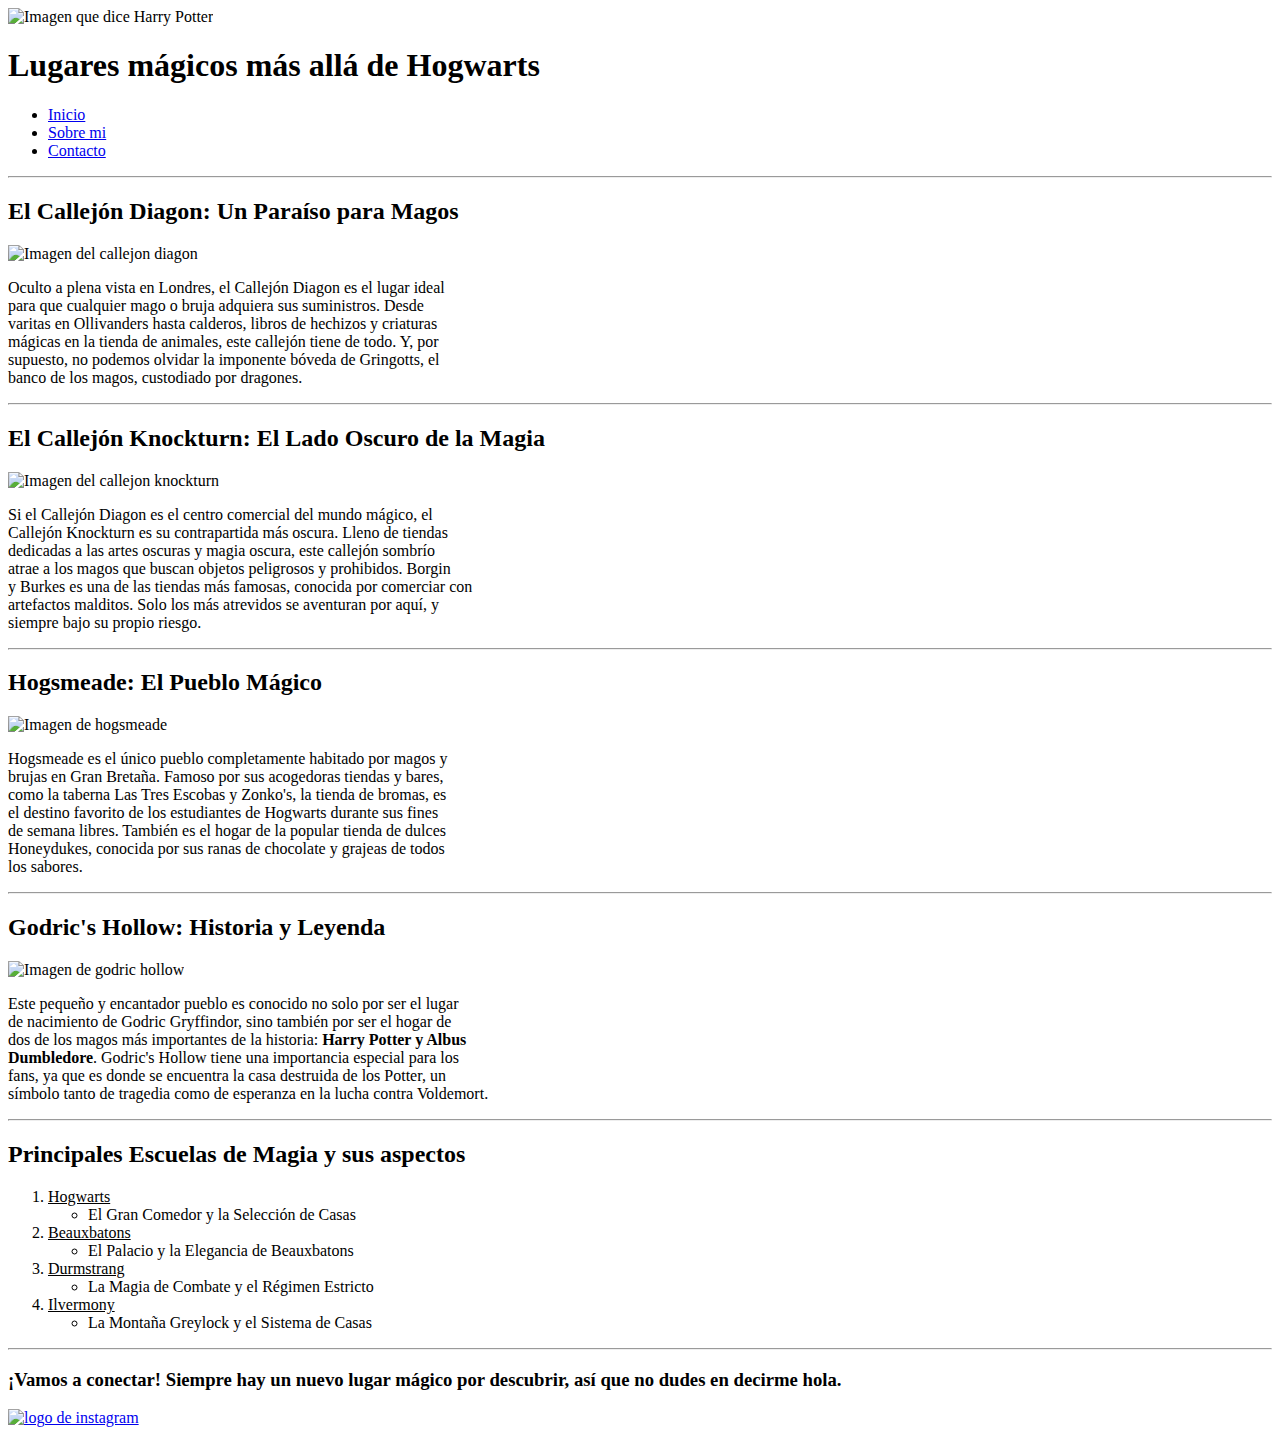
==== index.html @ 2104b0fd "first commit" ====
<!DOCTYPE html>
<html lang="en">

    <head>

        <meta charset="UTF-8">
        <meta name="viewport" content="width=device-width, initial-scale=1.0">
        <title>Blog de Aldana Aranda</title>

    </head>

    <body>

        <!-- Este es el código principal de mi blog sobre lugares mágicos en el universo de Harry Potter -->

        <img src="https://i.ibb.co/kQ99dZ8/harry-potter.png" alt="Imagen que dice Harry Potter">

        <h1>Lugares mágicos más allá de Hogwarts</h1>

        <nav>
            <ul>
                <li><a href="index.html">Inicio</a></li>
                <li><a href="sobre-mi.html" target="_blank">Sobre mi</a></li>
                <li><a href="#contacto">Contacto</a></li>
            </ul>
        </nav>

        <hr>

        <h2>El Callejón Diagon: Un Paraíso para Magos</h2>
        <img src="https://i.ibb.co/8jTzpLk/diagon.png" alt="Imagen del callejon diagon">
        <p>Oculto a plena vista en Londres, el Callejón Diagon es el lugar ideal <br />
            para que cualquier mago o bruja adquiera sus suministros. Desde <br />
            varitas en Ollivanders hasta calderos, libros de hechizos y criaturas <br />
            mágicas en la tienda de animales, este callejón tiene de todo. Y, por <br />
            supuesto, no podemos olvidar la imponente bóveda de Gringotts, el<br />
            banco de los magos, custodiado por dragones.
        </p>

        <hr>

        <h2>El Callejón Knockturn: El Lado Oscuro de la Magia</h2>
        <img src="https://i.ibb.co/5vg8xDx/knockturn.png" alt="Imagen del callejon knockturn">
        <p>Si el Callejón Diagon es el centro comercial del mundo mágico, el <br />
            Callejón Knockturn es su contrapartida más oscura. Lleno de tiendas <br />
            dedicadas a las artes oscuras y magia oscura, este callejón sombrío <br />
            atrae a los magos que buscan objetos peligrosos y prohibidos. Borgin <br />
            y Burkes es una de las tiendas más famosas, conocida por comerciar con <br />
            artefactos malditos. Solo los más atrevidos se aventuran por aquí, y <br />
            siempre bajo su propio riesgo.
        </p>

        <hr>

        <h2>Hogsmeade: El Pueblo Mágico</h2>
        <img src="https://i.ibb.co/8NvcTdG/hogsmeade.png" alt="Imagen de hogsmeade">
        <p>Hogsmeade es el único pueblo completamente habitado por magos y <br />
            brujas en Gran Bretaña. Famoso por sus acogedoras tiendas y bares, <br />
            como la taberna Las Tres Escobas y Zonko's, la tienda de bromas, es <br />
            el destino favorito de los estudiantes de Hogwarts durante sus fines <br />
            de semana libres. También es el hogar de la popular tienda de dulces <br />
            Honeydukes, conocida por sus ranas de chocolate y grajeas de todos <br />
            los sabores.
        </p>

        <hr>

        <h2>Godric's Hollow: Historia y Leyenda</h2>
        <img src="https://i.ibb.co/Cv6bPtv/godric.png" alt="Imagen de godric hollow">
        <p>Este pequeño y encantador pueblo es conocido no solo por ser el lugar <br />
            de nacimiento de Godric Gryffindor, sino también por ser el hogar de <br />
            dos de los magos más importantes de la historia: <strong>Harry Potter y Albus <br />
            Dumbledore</strong>. Godric's Hollow tiene una importancia especial para los <br />
            fans, ya que es donde se encuentra la casa destruida de los Potter, un <br />
            símbolo tanto de tragedia como de esperanza en la lucha contra Voldemort.
        </p>

        <hr>

        <h2>Principales Escuelas de Magia y sus aspectos</h2>

        <ol>
            <li><u>Hogwarts</u></li>
                <ul>
                    <li>El Gran Comedor y la Selección de Casas</li>
                </ul>
            <li><u>Beauxbatons</u></li>
                <ul>
                    <li>El Palacio y la Elegancia de Beauxbatons</li>
                </ul>
            <li><u>Durmstrang</u></li>
                <ul>
                    <li>La Magia de Combate y el Régimen Estricto</li>
                </ul>
            <li><u>Ilvermony</u></li>
                <ul>
                    <li>La Montaña Greylock y el Sistema de Casas</li>
                </ul>
        </ol>

        <hr>

        <h3 id="contacto">¡Vamos a conectar! Siempre hay un nuevo lugar mágico por descubrir, así que no dudes en decirme hola.</h3>

        <a href="https://www.instagram.com/aldu_77/?hl=es-la" target="_blank"><img src="https://i.ibb.co/NLRLnL5/instagram.png" alt="logo de instagram"></a>

    </body>

</html>
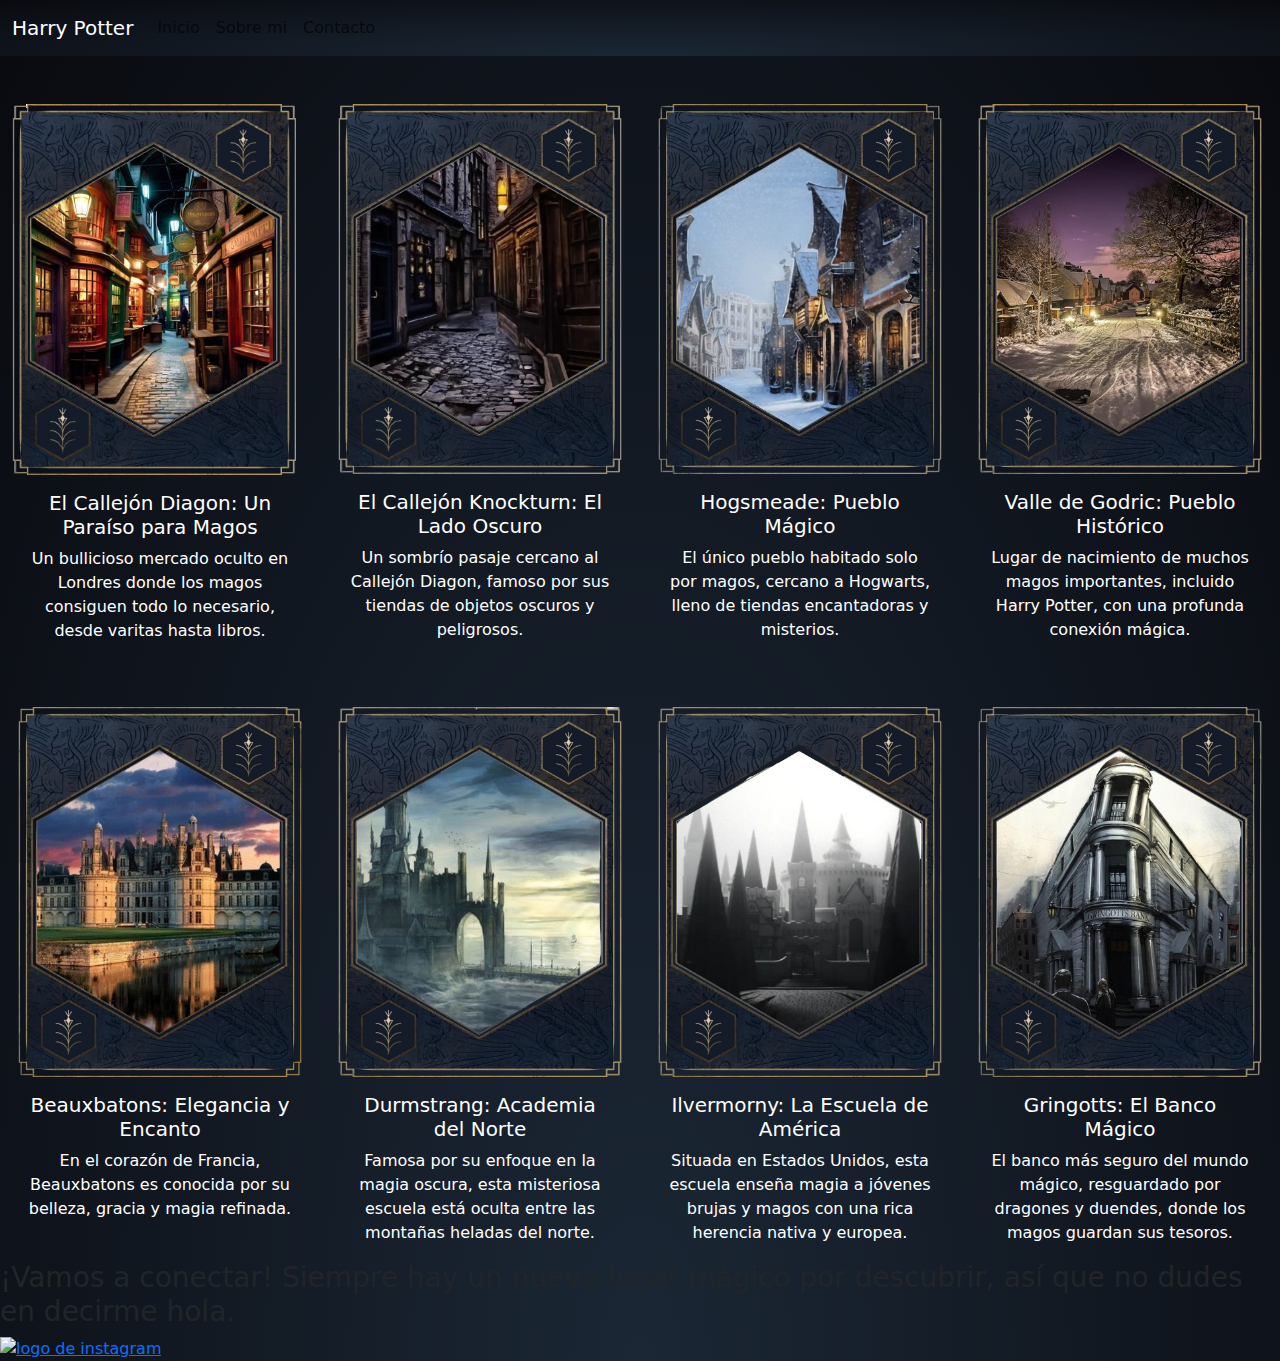
==== commit e7e2f07c: "agregando estilos" ====
--- a/index.html
+++ b/index.html
@@ -1,109 +1,153 @@
 <!DOCTYPE html>
 <html lang="en">
 
-    <head>
+<head>
 
-        <meta charset="UTF-8">
-        <meta name="viewport" content="width=device-width, initial-scale=1.0">
-        <title>Blog de Aldana Aranda</title>
+    <meta charset="UTF-8">
+    <meta name="viewport" content="width=device-width, initial-scale=1.0">
+    <title>Más Allá de Hogwarts</title>
+    <link rel="shortcut icon" href="img/icono.png" type="image/x-icon">
+    <link href="https://cdn.jsdelivr.net/npm/bootstrap@5.3.3/dist/css/bootstrap.min.css" rel="stylesheet"
+        integrity="sha384-QWTKZyjpPEjISv5WaRU9OFeRpok6YctnYmDr5pNlyT2bRjXh0JMhjY6hW+ALEwIH" crossorigin="anonymous">
+    <link rel="stylesheet" href="css/inicio.css">
 
-    </head>
+</head>
 
-    <body>
+<body>
 
-        <!-- Este es el código principal de mi blog sobre lugares mágicos en el universo de Harry Potter -->
+    <!-- Este es el código principal de mi blog sobre lugares mágicos en el universo de Harry Potter -->
 
-        <img src="https://i.ibb.co/kQ99dZ8/harry-potter.png" alt="Imagen que dice Harry Potter">
+    <nav class="navbar navbar-expand-lg bg-body-tertiary mb-5">
+        <div class="container-fluid color">
+            <a class="navbar-brand color-texto" href="#">Harry Potter</a>
+            <button class="navbar-toggler" type="button" data-bs-toggle="collapse"
+                data-bs-target="#navbarSupportedContent" aria-controls="navbarSupportedContent" aria-expanded="false"
+                aria-label="Toggle navigation">
+                <span class="navbar-toggler-icon"></span>
+            </button>
+            <div class="collapse navbar-collapse" id="navbarSupportedContent">
+                <ul class="navbar-nav me-auto mb-2 mb-lg-0">
+                    <li class="nav-item">
+                        <a class="nav-link" href="#">Inicio</a>
+                    </li>
+                    <li class="nav-item">
+                        <a class="nav-link" href="#">Sobre mi</a>
+                    </li>
+                    <li class="nav-item"></li>
+                    <a class="nav-link" href="#">Contacto</a>
+                    </li>
+                </ul>
+            </div>
+        </div>
+    </nav>
 
-        <h1>Lugares mágicos más allá de Hogwarts</h1>
+    <!-- <img src="https://i.ibb.co/kQ99dZ8/harry-potter.png" alt="Imagen que dice Harry Potter"> -->
 
-        <nav>
-            <ul>
-                <li><a href="index.html">Inicio</a></li>
-                <li><a href="sobre-mi.html" target="_blank">Sobre mi</a></li>
-                <li><a href="#contacto">Contacto</a></li>
-            </ul>
-        </nav>
 
-        <hr>
+    <div class="row justify-content-around text-center m-0">
+        <div class="col-3">
+            <div class="card color-texto">
+                <img src="img/diagon.png" class="card-img-top" alt="..." style="width: 97%;">
+                <div class="card-body">
+                    <h5>El Callejón Diagon: Un Paraíso para Magos</h5>
+                    <p class="card-text">
+                        Un bullicioso mercado oculto en Londres donde los magos consiguen todo lo necesario, desde varitas hasta libros.
+                    </p>
+                </div>
+            </div>
+        </div>
+        <div class="col-3">
+            <div class="card color-texto">
+                <img src="img/Kno.png" class="card-img-top" alt="...">
+                <div class="card-body">
+                    <h5>El Callejón Knockturn: El Lado Oscuro</h5>
+                    <p class="card-text">
+                        Un sombrío pasaje cercano al Callejón Diagon, famoso por sus tiendas de objetos oscuros y peligrosos.
+                    </p>
+                </div>
+            </div>
+        </div>
+        <div class="col-3">
+            <div class="card color-texto">
+                <img src="img/Hogsmeade.png" class="card-img-top" alt="...">
+                <div class="card-body">
+                    <h5>Hogsmeade: Pueblo Mágico</h5>
+                    <p class="card-text">
+                        El único pueblo habitado solo por magos, cercano a Hogwarts, lleno de tiendas encantadoras y misterios.
+                    </p>
+                </div>
+            </div>
+        </div>
+        <div class="col-3">
+            <div class="card color-texto">
+                <img src="img/godric.png" class="card-img-top" alt="...">
+                <div class="card-body">
+                    <h5>Valle de Godric: Pueblo Histórico</h5>
+                    <p class="card-text">
+                        Lugar de nacimiento de muchos magos importantes, incluido Harry Potter, con una profunda conexión mágica.
+                    </p>
+                </div>
+            </div>
+        </div>
+        <div class="col-3 mt-5">
+            <div class="card color-texto">
+                <img src="img/beauxbatons.png" class="card-img-top" alt="...">
+                <div class="card-body">
+                    <h5>Beauxbatons: Elegancia y Encanto</h5>
+                    <p class="card-text">
+                        En el corazón de Francia, Beauxbatons es conocida por su belleza, gracia y magia refinada.
+                    </p>
+                </div>
+            </div>
+        </div>
+        <div class="col-3 mt-5">
+            <div class="card color-texto">
+                <img src="img/Durmstrang.png" class="card-img-top" alt="...">
+                <div class="card-body">
+                    <h5>Durmstrang: Academia del Norte</h5>
+                    <p class="card-text">
+                        Famosa por su enfoque en la magia oscura, esta misteriosa escuela está oculta entre las montañas heladas del norte.
+                    </p>
+                </div>
+            </div>
+        </div>
+        <div class="col-3 mt-5">
+            <div class="card color-texto">
+                <img src="img/ilvermorny.png" class="card-img-top" alt="...">
+                <div class="card-body">
+                    <h5>Ilvermorny: La Escuela de América</h5>
+                    <p class="card-text">
+                        Situada en Estados Unidos, esta escuela enseña magia a jóvenes brujas y magos con una rica herencia nativa y europea.
+                    </p>
+                </div>
+            </div>
+        </div>
+        <div class="col-3 mt-5">
+            <div class="card color-texto">
+                <img src="img/gringotts.png" class="card-img-top" alt="...">
+                <div class="card-body">
+                    <h5>Gringotts: El Banco Mágico</h5>
+                    <p class="card-text">
+                        El banco más seguro del mundo mágico, resguardado por dragones y duendes, donde los magos guardan sus tesoros.
+                    </p>
+                </div>
+            </div>
+        </div>
+    </div>
 
-        <h2>El Callejón Diagon: Un Paraíso para Magos</h2>
-        <img src="https://i.ibb.co/8jTzpLk/diagon.png" alt="Imagen del callejon diagon">
-        <p>Oculto a plena vista en Londres, el Callejón Diagon es el lugar ideal <br />
-            para que cualquier mago o bruja adquiera sus suministros. Desde <br />
-            varitas en Ollivanders hasta calderos, libros de hechizos y criaturas <br />
-            mágicas en la tienda de animales, este callejón tiene de todo. Y, por <br />
-            supuesto, no podemos olvidar la imponente bóveda de Gringotts, el<br />
-            banco de los magos, custodiado por dragones.
-        </p>
 
-        <hr>
+    <h3 id="contacto">¡Vamos a conectar! Siempre hay un nuevo lugar mágico por descubrir, así que no dudes en decirme
+        hola.</h3>
 
-        <h2>El Callejón Knockturn: El Lado Oscuro de la Magia</h2>
-        <img src="https://i.ibb.co/5vg8xDx/knockturn.png" alt="Imagen del callejon knockturn">
-        <p>Si el Callejón Diagon es el centro comercial del mundo mágico, el <br />
-            Callejón Knockturn es su contrapartida más oscura. Lleno de tiendas <br />
-            dedicadas a las artes oscuras y magia oscura, este callejón sombrío <br />
-            atrae a los magos que buscan objetos peligrosos y prohibidos. Borgin <br />
-            y Burkes es una de las tiendas más famosas, conocida por comerciar con <br />
-            artefactos malditos. Solo los más atrevidos se aventuran por aquí, y <br />
-            siempre bajo su propio riesgo.
-        </p>
+    <a href="https://www.instagram.com/aldu_77/?hl=es-la" target="_blank"><img
+            src="https://i.ibb.co/NLRLnL5/instagram.png" alt="logo de instagram"></a>
 
-        <hr>
+    <script src="https://cdn.jsdelivr.net/npm/bootstrap@5.3.3/dist/js/bootstrap.bundle.min.js"
+        integrity="sha384-YvpcrYf0tY3lHB60NNkmXc5s9fDVZLESaAA55NDzOxhy9GkcIdslK1eN7N6jIeHz" crossorigin="anonymous">
+    </script>
 
-        <h2>Hogsmeade: El Pueblo Mágico</h2>
-        <img src="https://i.ibb.co/8NvcTdG/hogsmeade.png" alt="Imagen de hogsmeade">
-        <p>Hogsmeade es el único pueblo completamente habitado por magos y <br />
-            brujas en Gran Bretaña. Famoso por sus acogedoras tiendas y bares, <br />
-            como la taberna Las Tres Escobas y Zonko's, la tienda de bromas, es <br />
-            el destino favorito de los estudiantes de Hogwarts durante sus fines <br />
-            de semana libres. También es el hogar de la popular tienda de dulces <br />
-            Honeydukes, conocida por sus ranas de chocolate y grajeas de todos <br />
-            los sabores.
-        </p>
+    <script src="js.js"></script>
 
-        <hr>
-
-        <h2>Godric's Hollow: Historia y Leyenda</h2>
-        <img src="https://i.ibb.co/Cv6bPtv/godric.png" alt="Imagen de godric hollow">
-        <p>Este pequeño y encantador pueblo es conocido no solo por ser el lugar <br />
-            de nacimiento de Godric Gryffindor, sino también por ser el hogar de <br />
-            dos de los magos más importantes de la historia: <strong>Harry Potter y Albus <br />
-            Dumbledore</strong>. Godric's Hollow tiene una importancia especial para los <br />
-            fans, ya que es donde se encuentra la casa destruida de los Potter, un <br />
-            símbolo tanto de tragedia como de esperanza en la lucha contra Voldemort.
-        </p>
-
-        <hr>
-
-        <h2>Principales Escuelas de Magia y sus aspectos</h2>
-
-        <ol>
-            <li><u>Hogwarts</u></li>
-                <ul>
-                    <li>El Gran Comedor y la Selección de Casas</li>
-                </ul>
-            <li><u>Beauxbatons</u></li>
-                <ul>
-                    <li>El Palacio y la Elegancia de Beauxbatons</li>
-                </ul>
-            <li><u>Durmstrang</u></li>
-                <ul>
-                    <li>La Magia de Combate y el Régimen Estricto</li>
-                </ul>
-            <li><u>Ilvermony</u></li>
-                <ul>
-                    <li>La Montaña Greylock y el Sistema de Casas</li>
-                </ul>
-        </ol>
-
-        <hr>
-
-        <h3 id="contacto">¡Vamos a conectar! Siempre hay un nuevo lugar mágico por descubrir, así que no dudes en decirme hola.</h3>
-
-        <a href="https://www.instagram.com/aldu_77/?hl=es-la" target="_blank"><img src="https://i.ibb.co/NLRLnL5/instagram.png" alt="logo de instagram"></a>
-
-    </body>
+</body>
 
 </html>--- a/css/inicio.css
+++ b/css/inicio.css
@@ -0,0 +1,23 @@
+body, .navbar{
+    background: radial-gradient(ellipse at bottom, #1b2735 0%, #090a0f 100%);
+}
+
+.color-texto{
+    color: white;
+}
+
+.card{
+    background-color: rgba(255, 255, 255, 0);
+    border: none;
+}
+
+.carousel-inner {
+    display: flex;
+}
+
+.carousel-item {
+    display: flex;
+    justify-content: center;
+}
+
+  